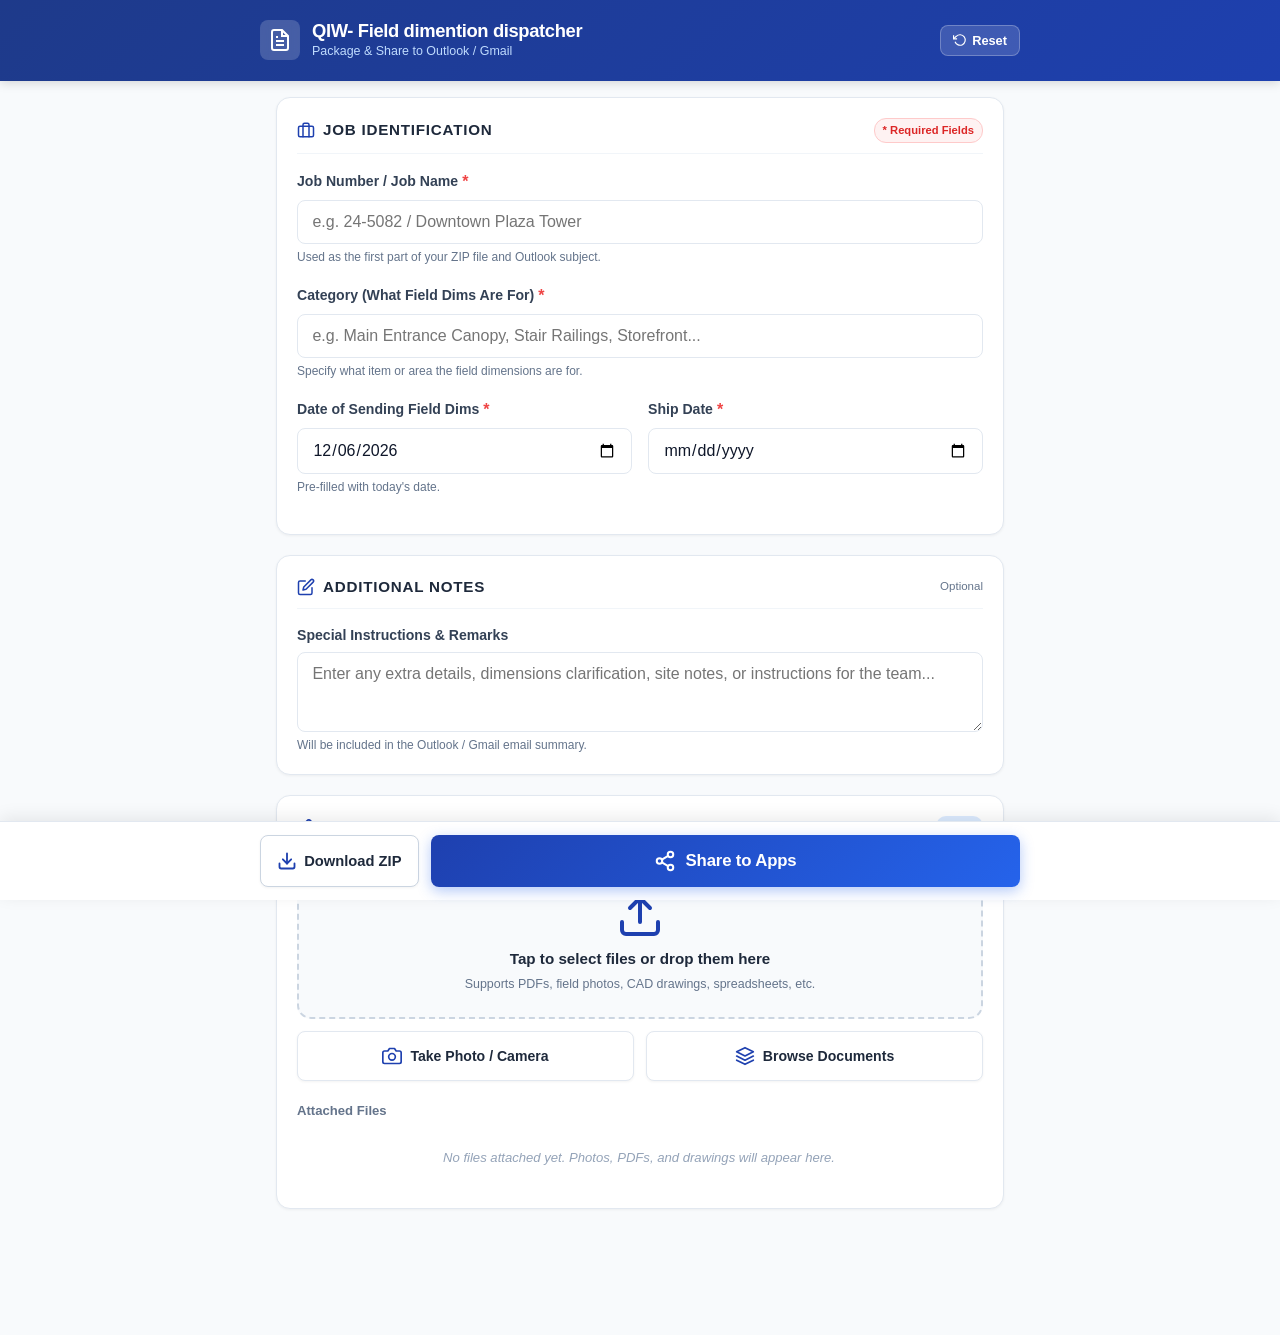
==== index.html @ f89e486b "Streamline sharing: directly open device apps sheet to share ZIP, and provide direct Download ZIP op" ====
<!DOCTYPE html>
<html lang="en">
<head>
  <meta charset="UTF-8">
  <meta name="viewport" content="width=device-width, initial-scale=1.0, maximum-scale=1.0, user-scalable=no">
  <meta name="apple-mobile-web-app-capable" content="yes">
  <meta name="apple-mobile-web-app-status-bar-style" content="default">
  <title>QIW- Field dimention dispatcher</title>
  <link rel="stylesheet" href="static/css/style.css">
</head>
<body>

  <!-- App Header -->
  <header class="app-header">
    <div class="header-container">
      <div class="header-brand">
        <div class="header-icon">
          <svg viewBox="0 0 24 24">
            <path d="M14 2H6a2 2 0 0 0-2 2v16a2 2 0 0 0 2 2h12a2 2 0 0 0 2-2V8z"></path>
            <polyline points="14 2 14 8 20 8"></polyline>
            <line x1="16" y1="13" x2="8" y2="13"></line>
            <line x1="16" y1="17" x2="8" y2="17"></line>
            <polyline points="10 9 9 9 8 9"></polyline>
          </svg>
        </div>
        <div class="header-titles">
          <h1>QIW- Field dimention dispatcher</h1>
          <p>Package & Share to Outlook / Gmail</p>
        </div>
      </div>
      <div class="header-actions">
        <button type="button" class="btn-header" id="btnResetForm" title="Clear all fields">
          <svg width="14" height="14" viewBox="0 0 24 24" fill="none" stroke="currentColor" stroke-width="2">
            <polyline points="1 4 1 10 7 10"></polyline>
            <path d="M3.51 15a9 9 0 1 0 2.13-9.36L1 10"></path>
          </svg>
          Reset
        </button>
      </div>
    </div>
  </header>

  <!-- Main Content Wrapper -->
  <main class="main-wrapper">

    <form id="jobDispatchForm" onsubmit="return false;" novalidate>
      
      <!-- Card 1: Required Job Info -->
      <section class="form-card">
        <div class="card-title-row">
          <div class="card-title">
            <svg viewBox="0 0 24 24" fill="none" stroke-width="2" stroke-linecap="round" stroke-linejoin="round">
              <rect x="2" y="7" width="20" height="14" rx="2" ry="2"></rect>
              <path d="M16 21V5a2 2 0 0 0-2-2h-4a2 2 0 0 0-2 2v16"></path>
            </svg>
            Job Identification
          </div>
          <span class="badge-required">* Required Fields</span>
        </div>

        <!-- Job Number / Job Name -->
        <div class="form-group">
          <label for="jobName">Job Number / Job Name <span class="star">*</span></label>
          <input type="text" id="jobName" placeholder="e.g. 24-5082 / Downtown Plaza Tower" autocomplete="off" required>
          <div class="error-text" id="jobNameError"></div>
          <div class="input-hint">Used as the first part of your ZIP file and Outlook subject.</div>
        </div>

        <!-- Category -->
        <div class="form-group">
          <label for="category">Category (What Field Dims Are For) <span class="star">*</span></label>
          <input type="text" id="category" placeholder="e.g. Main Entrance Canopy, Stair Railings, Storefront..." autocomplete="off" required>
          <div class="error-text" id="categoryError"></div>
          <div class="input-hint">Specify what item or area the field dimensions are for.</div>
        </div>

        <!-- Dates Grid -->
        <div class="form-grid-2">
          <!-- Date of sending field dims (Today by default) -->
          <div class="form-group">
            <label for="dateSent">Date of Sending Field Dims <span class="star">*</span></label>
            <input type="date" id="dateSent" required>
            <div class="error-text" id="dateSentError"></div>
            <div class="input-hint">Pre-filled with today's date.</div>
          </div>

          <!-- Ship date -->
          <div class="form-group">
            <label for="shipDate">Ship Date <span class="star">*</span></label>
            <input type="date" id="shipDate" required>
            <div class="error-text" id="shipDateError"></div>
          </div>
        </div>
      </section>

      <!-- Card 2: Additional Notes (Optional) -->
      <section class="form-card">
        <div class="card-title-row">
          <div class="card-title">
            <svg viewBox="0 0 24 24" fill="none" stroke-width="2" stroke-linecap="round" stroke-linejoin="round">
              <path d="M11 4H4a2 2 0 0 0-2 2v14a2 2 0 0 0 2 2h14a2 2 0 0 0 2-2v-7"></path>
              <path d="M18.5 2.5a2.121 2.121 0 0 1 3 3L12 15l-4 1 1-4 9.5-9.5z"></path>
            </svg>
            Additional Notes
          </div>
          <span style="font-size: 0.72rem; color: var(--text-muted); font-weight: 500;">Optional</span>
        </div>

        <div class="form-group">
          <label for="notes">Special Instructions & Remarks</label>
          <textarea id="notes" rows="3" placeholder="Enter any extra details, dimensions clarification, site notes, or instructions for the team..."></textarea>
          <div class="input-hint">Will be included in the Outlook / Gmail email summary.</div>
        </div>
      </section>

      <!-- Card 3: File Uploads & Photos -->
      <section class="form-card">
        <div class="card-title-row">
          <div class="card-title">
            <svg viewBox="0 0 24 24" fill="none" stroke-width="2" stroke-linecap="round" stroke-linejoin="round">
              <path d="M21.44 11.05l-9.19 9.19a6 6 0 0 1-8.49-8.49l9.19-9.19a4 4 0 0 1 5.66 5.66l-9.2 9.19a2 2 0 0 1-2.83-2.83l8.49-8.48"></path>
            </svg>
            Attachments & Photos
          </div>
          <span class="file-list-count" id="fileCountBadge">0 files</span>
        </div>

        <!-- Hidden File Inputs -->
        <input type="file" id="fileInputAll" multiple style="display: none;">
        <input type="file" id="fileInputCamera" accept="image/*" capture="environment" multiple style="display: none;">

        <!-- Drag & Drop Zone -->
        <div class="upload-zone" id="dropZone">
          <div class="upload-zone-icon">
            <svg viewBox="0 0 24 24" fill="none" stroke="currentColor" stroke-width="2" stroke-linecap="round" stroke-linejoin="round">
              <path d="M21 15v4a2 2 0 0 1-2 2H5a2 2 0 0 1-2-2v-4"></path>
              <polyline points="17 8 12 3 7 8"></polyline>
              <line x1="12" y1="3" x2="12" y2="15"></line>
            </svg>
          </div>
          <div class="upload-zone-text">Tap to select files or drop them here</div>
          <div class="upload-zone-sub">Supports PDFs, field photos, CAD drawings, spreadsheets, etc.</div>
        </div>

        <!-- Mobile Quick-Action Buttons (Camera & Documents) -->
        <div class="mobile-upload-actions">
          <button type="button" class="btn-upload-choice" id="btnCameraUpload">
            <svg viewBox="0 0 24 24" fill="none" stroke-width="2" stroke-linecap="round" stroke-linejoin="round">
              <path d="M23 19a2 2 0 0 1-2 2H3a2 2 0 0 1-2-2V8a2 2 0 0 1 2-2h4l2-3h6l2 3h4a2 2 0 0 1 2 2z"></path>
              <circle cx="12" cy="13" r="4"></circle>
            </svg>
            Take Photo / Camera
          </button>
          <button type="button" class="btn-upload-choice" id="btnBrowseUpload">
            <svg viewBox="0 0 24 24" fill="none" stroke-width="2" stroke-linecap="round" stroke-linejoin="round">
              <polygon points="12 2 2 7 12 12 22 7 12 2"></polygon>
              <polyline points="2 17 12 22 22 17"></polyline>
              <polyline points="2 12 12 17 22 12"></polyline>
            </svg>
            Browse Documents
          </button>
        </div>

        <!-- Attached Files List -->
        <div class="file-list-header">
          <span>Attached Files</span>
        </div>
        <div class="file-list" id="fileListContainer">
          <div class="file-empty-state">No files attached yet. Photos, PDFs, and drawings will appear here.</div>
        </div>
      </section>

    </form>
  </main>

  <!-- Sticky Bottom Bar for Mobile & Tablet -->
  <aside class="sticky-bottom-bar">
    <div class="bottom-bar-container">
      <button type="button" class="btn-secondary-action" id="btnBottomDownloadZip" title="Download ZIP file directly">
        <svg viewBox="0 0 24 24" fill="none" stroke="currentColor" stroke-width="2.2" stroke-linecap="round" stroke-linejoin="round">
          <path d="M21 15v4a2 2 0 0 1-2 2H5a2 2 0 0 1-2-2v-4"></path>
          <polyline points="7 10 12 15 17 10"></polyline>
          <line x1="12" y1="15" x2="12" y2="3"></line>
        </svg>
        Download ZIP
      </button>
      <button type="button" class="btn-primary-action" id="btnShareEmail">
        <svg viewBox="0 0 24 24" fill="none" stroke="currentColor" stroke-width="2.2" stroke-linecap="round" stroke-linejoin="round">
          <circle cx="18" cy="5" r="3"></circle>
          <circle cx="6" cy="12" r="3"></circle>
          <circle cx="18" cy="19" r="3"></circle>
          <line x1="8.59" y1="13.51" x2="15.42" y2="17.49"></line>
          <line x1="15.41" y1="6.51" x2="8.59" y2="10.49"></line>
        </svg>
        Share to Apps
      </button>
    </div>
  </aside>

  <!-- Loading Screen Overlay -->
  <div class="loading-overlay" id="loadingOverlay">
    <div class="spinner"></div>
    <div class="loading-title" id="loadingTitle">Compressing Files...</div>
    <div class="loading-subtitle" id="loadingSubtitle">Packaging files into ZIP</div>
  </div>

  <!-- Export Options Modal (Only 2 options: Share to Apps or Download ZIP) -->
  <div class="modal" id="exportModal">
    <div class="modal-content">
      <div class="modal-header">
        <h3>
          <svg width="20" height="20" viewBox="0 0 24 24" fill="none" stroke="#10b981" stroke-width="2.2">
            <path d="M22 11.08V12a10 10 0 1 1-5.93-9.14"></path>
            <polyline points="22 4 12 14.01 9 11.01"></polyline>
          </svg>
          ZIP Archive Ready
        </h3>
        <button type="button" class="modal-close-btn" id="modalCloseBtn">&times;</button>
      </div>

      <div class="modal-body">
        <!-- ZIP File Confirmation Box -->
        <div class="zip-badge-box">
          <div class="zip-badge-icon">
            <svg viewBox="0 0 24 24" fill="none" stroke="currentColor" stroke-width="2" stroke-linecap="round" stroke-linejoin="round">
              <polyline points="21 8 21 21 3 21 3 8"></polyline>
              <rect x="1" y="3" width="22" height="5"></rect>
              <line x1="10" y1="12" x2="14" y2="12"></line>
            </svg>
          </div>
          <div class="zip-details">
            <div class="zip-name" id="modalZipName">Job - Category.zip</div>
            <div class="zip-meta" id="modalZipMeta">0 files &bull; 0 KB</div>
          </div>
        </div>

        <!-- Export Buttons: ONLY TWO BUTTONS -->
        <div class="export-options-list">
          <button type="button" class="btn-export-option primary-option" id="btnModalShare">
            <div class="export-option-icon">
              <svg viewBox="0 0 24 24" fill="none" stroke="currentColor" stroke-width="2" stroke-linecap="round" stroke-linejoin="round">
                <circle cx="18" cy="5" r="3"></circle>
                <circle cx="6" cy="12" r="3"></circle>
                <circle cx="18" cy="19" r="3"></circle>
                <line x1="8.59" y1="13.51" x2="15.42" y2="17.49"></line>
                <line x1="15.41" y1="6.51" x2="8.59" y2="10.49"></line>
              </svg>
            </div>
            <div class="export-option-content">
              <div class="export-option-title">Share to Apps (Outlook / Gmail)</div>
              <div class="export-option-desc">Open apps on your mobile or tablet to share the ZIP file</div>
            </div>
          </button>

          <button type="button" class="btn-export-option" id="btnModalDownloadZip">
            <div class="export-option-icon" style="background: #f0fdf4; color: #16a34a;">
              <svg viewBox="0 0 24 24" fill="none" stroke="currentColor" stroke-width="2" stroke-linecap="round" stroke-linejoin="round">
                <path d="M21 15v4a2 2 0 0 1-2 2H5a2 2 0 0 1-2-2v-4"></path>
                <polyline points="7 10 12 15 17 10"></polyline>
                <line x1="12" y1="15" x2="12" y2="3"></line>
              </svg>
            </div>
            <div class="export-option-content">
              <div class="export-option-title">Download ZIP File</div>
              <div class="export-option-desc">Save the compressed archive directly to your device</div>
            </div>
          </button>
        </div>
      </div>
    </div>
  </div>

  <!-- Photo Markup & Annotation Studio Modal -->
  <div class="markup-modal" id="markupModal">
    <div class="markup-header">
      <div class="markup-header-title">
        <svg width="18" height="18" viewBox="0 0 24 24" fill="none" stroke="#60a5fa" stroke-width="2.2" stroke-linecap="round" stroke-linejoin="round">
          <path d="M12 20h9"></path>
          <path d="M16.5 3.5a2.121 2.121 0 0 1 3 3L7 19l-4 1 1-4L16.5 3.5z"></path>
        </svg>
        <span id="markupPhotoTitle">Photo Markup</span>
      </div>
      <div class="markup-header-actions">
        <button type="button" class="btn-markup-action" id="btnMarkupUndo" title="Undo last markup">
          <svg width="14" height="14" viewBox="0 0 24 24" fill="none" stroke="currentColor" stroke-width="2">
            <polyline points="1 4 1 10 7 10"></polyline>
            <path d="M3.51 15a9 9 0 1 0 2.13-9.36L1 10"></path>
          </svg>
          Undo
        </button>
        <button type="button" class="btn-markup-action" id="btnMarkupClear" title="Clear all marks">
          <svg width="14" height="14" viewBox="0 0 24 24" fill="none" stroke="currentColor" stroke-width="2">
            <polyline points="3 6 5 6 21 6"></polyline>
            <path d="M19 6v14a2 2 0 0 1-2 2H7a2 2 0 0 1-2-2V6m3 0V4a2 2 0 0 1 2-2h4a2 2 0 0 1 2 2v2"></path>
          </svg>
          Clear
        </button>
        <button type="button" class="btn-markup-action btn-save" id="btnMarkupSave">
          <svg width="14" height="14" viewBox="0 0 24 24" fill="none" stroke="currentColor" stroke-width="2.2">
            <path d="M19 21H5a2 2 0 0 1-2-2V5a2 2 0 0 1 2-2h11l5 5v11a2 2 0 0 1-2 2z"></path>
            <polyline points="17 21 17 13 7 13 7 21"></polyline>
            <polyline points="7 3 7 8 15 8"></polyline>
          </svg>
          Save & Apply
        </button>
        <button type="button" class="btn-markup-action" id="btnMarkupClose" title="Cancel without saving">✕</button>
      </div>
    </div>

    <!-- Toolbar: Tools, Colors, Stroke -->
    <div class="markup-toolbar">
      <!-- Tools -->
      <div class="markup-tool-group">
        <span class="tool-label">Tool:</span>
        <button type="button" class="markup-tool-btn active" data-tool="pen" id="toolPen" title="Freehand Pen">
          <svg viewBox="0 0 24 24" fill="none" stroke="currentColor" stroke-width="2"><path d="M12 20h9"></path><path d="M16.5 3.5a2.121 2.121 0 0 1 3 3L7 19l-4 1 1-4L16.5 3.5z"></path></svg>
          Pen
        </button>
        <button type="button" class="markup-tool-btn" data-tool="arrow" id="toolArrow" title="Dimension Arrow">
          <svg viewBox="0 0 24 24" fill="none" stroke="currentColor" stroke-width="2"><line x1="5" y1="12" x2="19" y2="12"></line><polyline points="12 5 19 12 12 19"></polyline></svg>
          Arrow
        </button>
        <button type="button" class="markup-tool-btn" data-tool="text" id="toolText" title="Add Text / Dimension Label">
          <svg viewBox="0 0 24 24" fill="none" stroke="currentColor" stroke-width="2"><polyline points="4 7 4 4 20 4 20 7"></polyline><line x1="9" y1="20" x2="15" y2="20"></line><line x1="12" y1="4" x2="12" y2="20"></line></svg>
          Text / Dims
        </button>
        <button type="button" class="markup-tool-btn" data-tool="box" id="toolBox" title="Rectangle Box">
          <svg viewBox="0 0 24 24" fill="none" stroke="currentColor" stroke-width="2"><rect x="3" y="3" width="18" height="18" rx="2" ry="2"></rect></svg>
          Box
        </button>
        <button type="button" class="markup-tool-btn" data-tool="eraser" id="toolEraser" title="Eraser (Erase marks)">
          <svg viewBox="0 0 24 24" fill="none" stroke="currentColor" stroke-width="2"><path d="M18 13.5l-6 6a2.121 2.121 0 0 1-3 0l-7-7a2.121 2.121 0 0 1 0-3l9-9a2.121 2.121 0 0 1 3 0l7 7a2.121 2.121 0 0 1 0 3z"></path><path d="M6 18h14"></path></svg>
          Eraser
        </button>
      </div>

      <!-- Color Swatches -->
      <div class="markup-tool-group">
        <span class="tool-label">Color:</span>
        <div class="markup-colors">
          <button type="button" class="color-swatch active" data-color="#ef4444" style="background: #ef4444;" title="Red"></button>
          <button type="button" class="color-swatch" data-color="#eab308" style="background: #eab308;" title="Yellow"></button>
          <button type="button" class="color-swatch" data-color="#10b981" style="background: #10b981;" title="Green"></button>
          <button type="button" class="color-swatch" data-color="#3b82f6" style="background: #3b82f6;" title="Blue"></button>
          <button type="button" class="color-swatch" data-color="#ffffff" style="background: #ffffff;" title="White"></button>
          <button type="button" class="color-swatch" data-color="#000000" style="background: #000000;" title="Black"></button>
        </div>
      </div>

      <!-- Stroke Width -->
      <div class="markup-tool-group">
        <span class="tool-label">Size:</span>
        <div class="stroke-sizes">
          <button type="button" class="stroke-btn" data-size="3">Fine</button>
          <button type="button" class="stroke-btn active" data-size="6">Med</button>
          <button type="button" class="stroke-btn" data-size="12">Bold</button>
        </div>
      </div>
    </div>

    <!-- Canvas Workspace -->
    <div class="markup-canvas-wrapper" id="markupCanvasWrapper">
      <canvas id="markupCanvas"></canvas>
    </div>

    <div class="markup-instructions" id="markupInstructionText">
      ✏️ Draw with your finger or stylus. Tap "Text / Dims" to stamp dimension measurements.
    </div>

    <!-- Dedicated Save & Cancel Action Bar -->
    <div class="markup-bottom-bar">
      <button type="button" class="btn-markup-bottom-cancel" id="btnMarkupBottomCancel">
        ✕ Cancel
      </button>
      <button type="button" class="btn-markup-bottom-save" id="btnMarkupBottomSave">
        <svg viewBox="0 0 24 24" fill="none" stroke="currentColor" stroke-width="2.5" stroke-linecap="round" stroke-linejoin="round">
          <polyline points="20 6 9 17 4 12"></polyline>
        </svg>
        Save Changes to Photo
      </button>
    </div>
  </div>

  <!-- Toast Notification -->
  <div class="toast" id="toast"></div>

  <!-- Offline Vendored JSZip -->
  <script src="static/js/jszip.min.js"></script>
  <!-- Application Logic -->
  <script src="static/js/app.js"></script>
</body>
</html>
---- static/css/style.css ----
:root {
  --primary: #1e40af;
  --primary-hover: #1d4ed8;
  --primary-light: #dbeafe;
  --primary-glow: rgba(30, 64, 175, 0.15);
  --secondary: #0f766e;
  --secondary-light: #ccfbf1;
  --accent: #f59e0b;
  --surface: #ffffff;
  --background: #f8fafc;
  --card-bg: #ffffff;
  --text-main: #0f172a;
  --text-muted: #64748b;
  --border: #e2e8f0;
  --border-focus: #3b82f6;
  --danger: #ef4444;
  --danger-light: #fee2e2;
  --success: #10b981;
  --success-light: #d1fae5;
  --radius-sm: 8px;
  --radius-md: 14px;
  --radius-lg: 20px;
  --shadow-sm: 0 1px 3px rgba(0, 0, 0, 0.05);
  --shadow-md: 0 4px 12px rgba(15, 23, 42, 0.08);
  --shadow-lg: 0 10px 25px rgba(15, 23, 42, 0.12);
  --font-sans: -apple-system, BlinkMacSystemFont, "Segoe UI", Roboto, Helvetica, Arial, sans-serif;
}

* {
  box-sizing: border-box;
  margin: 0;
  padding: 0;
  -webkit-tap-highlight-color: transparent;
}

body {
  font-family: var(--font-sans);
  background-color: var(--background);
  color: var(--text-main);
  line-height: 1.5;
  min-height: 100vh;
  display: flex;
  flex-direction: column;
  padding-bottom: 90px; /* space for sticky mobile bar */
}

/* Header */
.app-header {
  background: linear-gradient(135deg, #1e3a8a 0%, #1e40af 100%);
  color: #ffffff;
  padding: 1.25rem 1rem;
  position: sticky;
  top: 0;
  z-index: 100;
  box-shadow: 0 2px 10px rgba(0, 0, 0, 0.15);
}

.header-container {
  max-width: 760px;
  margin: 0 auto;
  display: flex;
  align-items: center;
  justify-content: space-between;
}

.header-brand {
  display: flex;
  align-items: center;
  gap: 0.75rem;
}

.header-icon {
  width: 40px;
  height: 40px;
  background: rgba(255, 255, 255, 0.18);
  backdrop-filter: blur(4px);
  border-radius: var(--radius-sm);
  display: flex;
  align-items: center;
  justify-content: center;
}

.header-icon svg {
  width: 24px;
  height: 24px;
  fill: none;
  stroke: #ffffff;
  stroke-width: 2;
}

.header-titles h1 {
  font-size: 1.15rem;
  font-weight: 700;
  letter-spacing: -0.02em;
  line-height: 1.2;
}

.header-titles p {
  font-size: 0.78rem;
  color: #bfdbfe;
  font-weight: 500;
}

.header-actions {
  display: flex;
  align-items: center;
  gap: 0.5rem;
}

.btn-header {
  background: rgba(255, 255, 255, 0.15);
  border: 1px solid rgba(255, 255, 255, 0.25);
  color: #ffffff;
  padding: 0.45rem 0.75rem;
  border-radius: var(--radius-sm);
  font-size: 0.8rem;
  font-weight: 600;
  cursor: pointer;
  display: inline-flex;
  align-items: center;
  gap: 0.35rem;
  transition: all 0.2s ease;
}

.btn-header:hover {
  background: rgba(255, 255, 255, 0.25);
}

/* Main Container */
.main-wrapper {
  flex: 1;
  max-width: 760px;
  width: 100%;
  margin: 1rem auto;
  padding: 0 1rem;
}

/* Info Banner for Mobile WiFi connection */
.wifi-banner {
  background: #eff6ff;
  border: 1px solid #bfdbfe;
  border-radius: var(--radius-md);
  padding: 0.75rem 1rem;
  margin-bottom: 1rem;
  display: flex;
  align-items: center;
  justify-content: space-between;
  gap: 0.75rem;
  font-size: 0.82rem;
  color: #1e40af;
}

.wifi-banner-content {
  display: flex;
  align-items: center;
  gap: 0.6rem;
}

.wifi-banner svg {
  width: 20px;
  height: 20px;
  flex-shrink: 0;
}

.qr-toggle-btn {
  background: #dbeafe;
  color: #1e40af;
  border: none;
  padding: 0.3rem 0.6rem;
  border-radius: 6px;
  font-size: 0.75rem;
  font-weight: 600;
  cursor: pointer;
  white-space: nowrap;
}

/* QR Code Modal / Box */
.qr-box {
  display: none;
  background: #ffffff;
  border: 1px solid var(--border);
  border-radius: var(--radius-md);
  padding: 1rem;
  margin-bottom: 1rem;
  text-align: center;
  box-shadow: var(--shadow-sm);
}

.qr-box.show {
  display: block;
}

.qr-box img {
  max-width: 160px;
  height: auto;
  margin: 0.5rem auto;
}

/* Form Cards */
.form-card {
  background: var(--card-bg);
  border-radius: var(--radius-md);
  box-shadow: var(--shadow-sm);
  border: 1px solid var(--border);
  padding: 1.25rem;
  margin-bottom: 1.25rem;
  transition: border-color 0.2s;
}

.card-title-row {
  display: flex;
  align-items: center;
  justify-content: space-between;
  margin-bottom: 1rem;
  padding-bottom: 0.6rem;
  border-bottom: 1px solid #f1f5f9;
}

.card-title {
  font-size: 0.95rem;
  font-weight: 700;
  color: #1e293b;
  text-transform: uppercase;
  letter-spacing: 0.05em;
  display: flex;
  align-items: center;
  gap: 0.5rem;
}

.card-title svg {
  width: 18px;
  height: 18px;
  stroke: var(--primary);
}

.badge-required {
  font-size: 0.7rem;
  font-weight: 600;
  background: #fef2f2;
  color: #dc2626;
  padding: 0.2rem 0.5rem;
  border-radius: 12px;
  border: 1px solid #fecaca;
}

/* Form Groups */
.form-grid-2 {
  display: grid;
  grid-template-columns: 1fr;
  gap: 1rem;
}

@media (min-width: 540px) {
  .form-grid-2 {
    grid-template-columns: 1fr 1fr;
  }
}

.form-group {
  margin-bottom: 1.1rem;
  display: flex;
  flex-direction: column;
}

.form-group:last-child {
  margin-bottom: 0;
}

label {
  font-size: 0.88rem;
  font-weight: 600;
  color: #334155;
  margin-bottom: 0.4rem;
  display: flex;
  align-items: center;
  gap: 0.25rem;
}

.star {
  color: #ef4444;
  font-weight: 700;
  font-size: 1rem;
}

.input-hint {
  font-size: 0.75rem;
  color: var(--text-muted);
  margin-top: 0.25rem;
}

/* Inputs, Selects, Textareas */
input[type="text"],
input[type="date"],
select,
textarea {
  width: 100%;
  padding: 0.75rem 0.9rem;
  font-size: 1rem; /* 16px to prevent iOS auto-zoom on focus */
  font-family: inherit;
  border: 1.5px solid var(--border);
  border-radius: var(--radius-sm);
  background-color: #ffffff;
  color: var(--text-main);
  transition: all 0.2s ease;
  outline: none;
}

input[type="text"]:focus,
input[type="date"]:focus,
select:focus,
textarea:focus {
  border-color: var(--border-focus);
  box-shadow: 0 0 0 3px var(--primary-glow);
}

input.is-invalid,
select.is-invalid,
textarea.is-invalid {
  border-color: var(--danger) !important;
  background-color: #fff8f8;
}

.error-text {
  font-size: 0.75rem;
  color: var(--danger);
  margin-top: 0.3rem;
  display: none;
  font-weight: 500;
}

.error-text.visible {
  display: block;
}

/* Quick Category Chips */
.category-chips {
  display: flex;
  flex-wrap: wrap;
  gap: 0.4rem;
  margin-top: 0.5rem;
}

.chip-btn {
  background: #f1f5f9;
  border: 1px solid #cbd5e1;
  color: #475569;
  padding: 0.35rem 0.7rem;
  border-radius: 20px;
  font-size: 0.78rem;
  font-weight: 500;
  cursor: pointer;
  transition: all 0.15s ease;
}

.chip-btn:hover {
  background: #e2e8f0;
}

.chip-btn.active {
  background: var(--primary);
  border-color: var(--primary);
  color: #ffffff;
  font-weight: 600;
  box-shadow: 0 2px 5px rgba(30, 64, 175, 0.25);
}

/* File Upload Zone */
.upload-zone {
  border: 2px dashed #cbd5e1;
  border-radius: var(--radius-md);
  padding: 1.5rem 1rem;
  text-align: center;
  background: #f8fafc;
  cursor: pointer;
  transition: all 0.2s ease;
  position: relative;
}

.upload-zone:hover,
.upload-zone.dragover {
  border-color: var(--primary);
  background: #eff6ff;
}

.upload-zone-icon {
  width: 48px;
  height: 48px;
  margin: 0 auto 0.5rem;
  color: var(--primary);
}

.upload-zone-text {
  font-size: 0.95rem;
  font-weight: 600;
  color: #1e293b;
  margin-bottom: 0.25rem;
}

.upload-zone-sub {
  font-size: 0.78rem;
  color: var(--text-muted);
}

/* Mobile Quick-Action Buttons (Camera & Documents) */
.mobile-upload-actions {
  display: grid;
  grid-template-columns: 1fr 1fr;
  gap: 0.75rem;
  margin-top: 0.75rem;
}

.btn-upload-choice {
  display: flex;
  align-items: center;
  justify-content: center;
  gap: 0.5rem;
  padding: 0.85rem 0.75rem;
  border-radius: var(--radius-sm);
  font-size: 0.88rem;
  font-weight: 600;
  cursor: pointer;
  border: 1px solid var(--border);
  background: #ffffff;
  color: #1e293b;
  box-shadow: var(--shadow-sm);
  transition: all 0.15s ease;
}

.btn-upload-choice:active,
.btn-upload-choice:hover {
  background: #f1f5f9;
  border-color: #94a3b8;
  transform: translateY(-1px);
}

.btn-upload-choice svg {
  width: 20px;
  height: 20px;
  stroke: var(--primary);
}

/* File List & Items */
.file-list-header {
  display: flex;
  align-items: center;
  justify-content: space-between;
  margin-top: 1.25rem;
  margin-bottom: 0.5rem;
  font-size: 0.82rem;
  color: var(--text-muted);
  font-weight: 600;
}

.file-list-count {
  background: var(--primary-light);
  color: var(--primary);
  padding: 0.15rem 0.5rem;
  border-radius: 10px;
  font-size: 0.75rem;
}

.file-list {
  display: flex;
  flex-direction: column;
  gap: 0.5rem;
  max-height: 280px;
  overflow-y: auto;
  padding-right: 2px;
}

.file-item {
  display: flex;
  align-items: center;
  justify-content: space-between;
  padding: 0.6rem 0.75rem;
  background: #f8fafc;
  border: 1px solid var(--border);
  border-radius: var(--radius-sm);
  gap: 0.6rem;
  transition: background 0.15s;
}

.file-item:hover {
  background: #f1f5f9;
}

.file-info-col {
  display: flex;
  align-items: center;
  gap: 0.6rem;
  min-width: 0;
  flex: 1;
}

.file-thumb {
  width: 38px;
  height: 38px;
  border-radius: 6px;
  object-fit: cover;
  flex-shrink: 0;
  background: #e2e8f0;
  border: 1px solid #cbd5e1;
}

.file-icon-box {
  width: 38px;
  height: 38px;
  border-radius: 6px;
  background: #e0e7ff;
  color: #4338ca;
  display: flex;
  align-items: center;
  justify-content: center;
  flex-shrink: 0;
  font-weight: 700;
  font-size: 0.7rem;
  text-transform: uppercase;
}

.file-name-size {
  min-width: 0;
  flex: 1;
}

.file-name {
  font-size: 0.86rem;
  font-weight: 600;
  color: #1e293b;
  white-space: nowrap;
  overflow: hidden;
  text-overflow: ellipsis;
}

.file-size {
  font-size: 0.72rem;
  color: var(--text-muted);
}

.btn-remove-file {
  background: transparent;
  border: none;
  color: #94a3b8;
  width: 32px;
  height: 32px;
  display: flex;
  align-items: center;
  justify-content: center;
  border-radius: 6px;
  cursor: pointer;
  flex-shrink: 0;
  transition: all 0.15s;
}

.btn-remove-file:hover,
.btn-remove-file:active {
  background: var(--danger-light);
  color: var(--danger);
}

.btn-remove-file svg {
  width: 18px;
  height: 18px;
}

/* Empty State */
.file-empty-state {
  text-align: center;
  padding: 1.25rem 0.5rem;
  color: #94a3b8;
  font-size: 0.82rem;
  font-style: italic;
}

/* Sticky Mobile Bottom Bar */
.sticky-bottom-bar {
  position: fixed;
  bottom: 0;
  left: 0;
  right: 0;
  background: #ffffff;
  box-shadow: 0 -4px 16px rgba(0, 0, 0, 0.08);
  border-top: 1px solid var(--border);
  padding: 0.8rem 1rem;
  z-index: 99;
}

.bottom-bar-container {
  max-width: 760px;
  margin: 0 auto;
  display: flex;
  gap: 0.75rem;
}

.btn-secondary-action {
  background: #ffffff;
  border: 1.5px solid #cbd5e1;
  color: #1e293b;
  padding: 0.95rem 1rem;
  border-radius: var(--radius-sm);
  font-size: 0.92rem;
  font-weight: 700;
  display: inline-flex;
  align-items: center;
  justify-content: center;
  gap: 0.45rem;
  cursor: pointer;
  transition: all 0.15s;
  min-height: 52px;
  white-space: nowrap;
  box-shadow: var(--shadow-sm);
}

.btn-secondary-action:active {
  background: #f1f5f9;
  transform: scale(0.98);
}

.btn-secondary-action svg {
  width: 20px;
  height: 20px;
  stroke: #1e40af;
}

.btn-primary-action {
  flex: 1;
  background: linear-gradient(135deg, #1e40af 0%, #2563eb 100%);
  color: #ffffff;
  border: none;
  padding: 0.95rem 1.25rem;
  border-radius: var(--radius-sm);
  font-size: 1.05rem;
  font-weight: 700;
  letter-spacing: -0.01em;
  display: flex;
  align-items: center;
  justify-content: center;
  gap: 0.6rem;
  cursor: pointer;
  box-shadow: 0 4px 14px rgba(37, 99, 235, 0.35);
  transition: all 0.2s ease;
  min-height: 52px; /* Touch target */
}

.btn-primary-action:active {
  transform: scale(0.98);
}

.btn-primary-action:hover {
  background: linear-gradient(135deg, #1d4ed8 0%, #1d4ed8 100%);
  box-shadow: 0 6px 18px rgba(37, 99, 235, 0.45);
}

.btn-primary-action svg {
  width: 22px;
  height: 22px;
}

/* Loading Overlay */
.loading-overlay {
  display: none;
  position: fixed;
  top: 0;
  left: 0;
  right: 0;
  bottom: 0;
  background: rgba(15, 23, 42, 0.7);
  backdrop-filter: blur(4px);
  z-index: 1000;
  align-items: center;
  justify-content: center;
  flex-direction: column;
  color: #ffffff;
  padding: 1.5rem;
  text-align: center;
}

.loading-overlay.active {
  display: flex;
}

.spinner {
  width: 50px;
  height: 50px;
  border: 4px solid rgba(255, 255, 255, 0.2);
  border-top-color: #ffffff;
  border-radius: 50%;
  animation: spin 0.8s linear infinite;
  margin-bottom: 1rem;
}

@keyframes spin {
  to { transform: rotate(360deg); }
}

.loading-title {
  font-size: 1.15rem;
  font-weight: 700;
  margin-bottom: 0.3rem;
}

.loading-subtitle {
  font-size: 0.85rem;
  color: #cbd5e1;
}

/* Result / Export Modal */
.modal {
  display: none;
  position: fixed;
  top: 0;
  left: 0;
  right: 0;
  bottom: 0;
  background: rgba(15, 23, 42, 0.6);
  backdrop-filter: blur(3px);
  z-index: 1001;
  align-items: center;
  justify-content: center;
  padding: 1rem;
}

.modal.active {
  display: flex;
}

.modal-content {
  background: #ffffff;
  width: 100%;
  max-width: 520px;
  border-radius: var(--radius-lg);
  box-shadow: var(--shadow-lg);
  overflow: hidden;
  max-height: 90vh;
  display: flex;
  flex-direction: column;
  animation: slideUp 0.25s cubic-bezier(0.16, 1, 0.3, 1);
}

@keyframes slideUp {
  from {
    transform: translateY(30px);
    opacity: 0;
  }
  to {
    transform: translateY(0);
    opacity: 1;
  }
}

.modal-header {
  padding: 1.1rem 1.25rem;
  background: #f8fafc;
  border-bottom: 1px solid var(--border);
  display: flex;
  align-items: center;
  justify-content: space-between;
}

.modal-header h3 {
  font-size: 1.05rem;
  font-weight: 700;
  color: #0f172a;
  display: flex;
  align-items: center;
  gap: 0.5rem;
}

.modal-close-btn {
  background: transparent;
  border: none;
  font-size: 1.4rem;
  color: #64748b;
  cursor: pointer;
  width: 32px;
  height: 32px;
  border-radius: 50%;
  display: flex;
  align-items: center;
  justify-content: center;
}

.modal-close-btn:hover {
  background: #e2e8f0;
}

.modal-body {
  padding: 1.25rem;
  overflow-y: auto;
}

.zip-badge-box {
  background: #ecfdf5;
  border: 1px solid #a7f3d0;
  border-radius: var(--radius-sm);
  padding: 0.75rem 1rem;
  margin-bottom: 1rem;
  display: flex;
  align-items: center;
  gap: 0.75rem;
}

.zip-badge-icon {
  width: 36px;
  height: 36px;
  background: #10b981;
  color: #ffffff;
  border-radius: 8px;
  display: flex;
  align-items: center;
  justify-content: center;
  flex-shrink: 0;
}

.zip-badge-icon svg {
  width: 20px;
  height: 20px;
}

.zip-details {
  min-width: 0;
  flex: 1;
}

.zip-name {
  font-size: 0.88rem;
  font-weight: 700;
  color: #065f46;
  white-space: nowrap;
  overflow: hidden;
  text-overflow: ellipsis;
}

.zip-meta {
  font-size: 0.75rem;
  color: #047857;
}

/* Export Options Buttons List */
.export-options-list {
  display: flex;
  flex-direction: column;
  gap: 0.6rem;
  margin-bottom: 1.25rem;
}

.btn-export-option {
  display: flex;
  align-items: center;
  gap: 0.75rem;
  padding: 0.85rem 1rem;
  border-radius: var(--radius-sm);
  border: 1.5px solid var(--border);
  background: #ffffff;
  color: #1e293b;
  cursor: pointer;
  text-align: left;
  transition: all 0.15s ease;
  font-family: inherit;
}

.btn-export-option:hover {
  background: #f8fafc;
  border-color: #3b82f6;
  transform: translateY(-1px);
}

.btn-export-option.primary-option {
  background: #eff6ff;
  border-color: #93c5fd;
  color: #1e40af;
}

.export-option-icon {
  width: 36px;
  height: 36px;
  border-radius: 8px;
  background: #f1f5f9;
  display: flex;
  align-items: center;
  justify-content: center;
  flex-shrink: 0;
}

.primary-option .export-option-icon {
  background: #dbeafe;
  color: #1e40af;
}

.export-option-icon svg {
  width: 20px;
  height: 20px;
}

.export-option-content {
  flex: 1;
}

.export-option-title {
  font-size: 0.9rem;
  font-weight: 700;
}

.export-option-desc {
  font-size: 0.74rem;
  color: var(--text-muted);
}

/* Outlook Preview Box */
.outlook-summary-preview {
  background: #f8fafc;
  border: 1px solid var(--border);
  border-radius: var(--radius-sm);
  padding: 0.9rem;
  margin-top: 0.5rem;
}

.preview-title {
  font-size: 0.75rem;
  font-weight: 700;
  text-transform: uppercase;
  color: #475569;
  margin-bottom: 0.5rem;
}

.summary-table {
  width: 100%;
  border-collapse: collapse;
  font-size: 0.82rem;
}

.summary-table td {
  padding: 0.35rem 0.5rem;
  border-bottom: 1px solid #e2e8f0;
}

.summary-table td:first-child {
  font-weight: 600;
  color: #475569;
  width: 40%;
}

.summary-table td:last-child {
  color: #0f172a;
}

.toast {
  position: fixed;
  bottom: 80px;
  left: 50%;
  transform: translateX(-50%) translateY(20px);
  background: #1e293b;
  color: #ffffff;
  padding: 0.65rem 1.25rem;
  border-radius: 30px;
  font-size: 0.85rem;
  font-weight: 500;
  box-shadow: var(--shadow-lg);
  opacity: 0;
  pointer-events: none;
  transition: all 0.25s ease;
  z-index: 2000;
  display: flex;
  align-items: center;
  gap: 0.5rem;
}

.toast.show {
  transform: translateX(-50%) translateY(0);
  opacity: 1;
}

/* Markup / Edit Button on File Card */
.file-actions-col {
  display: flex;
  align-items: center;
  gap: 0.35rem;
  flex-shrink: 0;
}

.btn-markup-file {
  background: #eff6ff;
  border: 1px solid #bfdbfe;
  color: #1e40af;
  padding: 0.35rem 0.65rem;
  border-radius: 6px;
  font-size: 0.76rem;
  font-weight: 600;
  display: inline-flex;
  align-items: center;
  gap: 0.3rem;
  cursor: pointer;
  transition: all 0.15s ease;
}

.btn-markup-file:hover,
.btn-markup-file:active {
  background: #dbeafe;
  border-color: #93c5fd;
  transform: translateY(-1px);
}

.btn-markup-file svg {
  width: 14px;
  height: 14px;
}

/* Photo Markup Studio Modal */
.markup-modal {
  display: none;
  position: fixed;
  top: 0;
  left: 0;
  right: 0;
  bottom: 0;
  background: rgba(15, 23, 42, 0.95);
  backdrop-filter: blur(8px);
  z-index: 3000;
  flex-direction: column;
  overflow: hidden;
}

.markup-modal.active {
  display: flex;
}

.markup-header {
  background: #1e293b;
  color: #ffffff;
  padding: 0.6rem 0.85rem;
  display: flex;
  align-items: center;
  justify-content: space-between;
  border-bottom: 1px solid #334155;
  flex-shrink: 0;
  gap: 0.5rem;
  min-width: 0;
}

.markup-header-title {
  font-size: 0.88rem;
  font-weight: 700;
  display: flex;
  align-items: center;
  gap: 0.4rem;
  min-width: 0;
  flex: 1;
  overflow: hidden;
}

.markup-header-title span {
  white-space: nowrap;
  overflow: hidden;
  text-overflow: ellipsis;
  display: block;
}

.markup-header-actions {
  display: flex;
  align-items: center;
  gap: 0.4rem;
  flex-shrink: 0;
}

.btn-markup-action {
  background: #334155;
  color: #f1f5f9;
  border: 1px solid #475569;
  padding: 0.4rem 0.75rem;
  border-radius: 6px;
  font-size: 0.78rem;
  font-weight: 600;
  cursor: pointer;
  display: inline-flex;
  align-items: center;
  gap: 0.3rem;
  transition: all 0.15s;
}

.btn-markup-action:hover,
.btn-markup-action:active {
  background: #475569;
}

.btn-markup-action.btn-save {
  background: #2563eb;
  border-color: #3b82f6;
  color: #ffffff;
}

.btn-markup-action.btn-save:hover {
  background: #1d4ed8;
}

/* Markup Toolbar */
.markup-toolbar {
  background: #1e293b;
  border-bottom: 1px solid #334155;
  padding: 0.6rem 1rem;
  display: flex;
  flex-wrap: wrap;
  align-items: center;
  justify-content: space-between;
  gap: 0.6rem;
  flex-shrink: 0;
}

.markup-tool-group {
  display: flex;
  align-items: center;
  gap: 0.4rem;
}

.tool-label {
  font-size: 0.72rem;
  text-transform: uppercase;
  color: #94a3b8;
  font-weight: 700;
  margin-right: 0.2rem;
}

.markup-tool-btn {
  background: #334155;
  border: 1.5px solid #475569;
  color: #cbd5e1;
  padding: 0.4rem 0.65rem;
  border-radius: 6px;
  font-size: 0.78rem;
  font-weight: 600;
  cursor: pointer;
  display: inline-flex;
  align-items: center;
  gap: 0.35rem;
  transition: all 0.15s;
}

.markup-tool-btn.active {
  background: #2563eb;
  border-color: #60a5fa;
  color: #ffffff;
  box-shadow: 0 0 8px rgba(59, 130, 246, 0.5);
}

.markup-tool-btn svg {
  width: 16px;
  height: 16px;
}

/* Color Swatches */
.markup-colors {
  display: flex;
  align-items: center;
  gap: 0.45rem;
}

.color-swatch {
  width: 26px;
  height: 26px;
  border-radius: 50%;
  border: 2px solid #64748b;
  cursor: pointer;
  transition: transform 0.15s, border-color 0.15s;
  padding: 0;
}

.color-swatch.active {
  transform: scale(1.2);
  border-color: #ffffff;
  box-shadow: 0 0 8px rgba(255, 255, 255, 0.6);
}

/* Stroke Sizes */
.stroke-sizes {
  display: flex;
  align-items: center;
  gap: 0.3rem;
}

.stroke-btn {
  background: #334155;
  border: 1px solid #475569;
  color: #cbd5e1;
  padding: 0.3rem 0.55rem;
  border-radius: 6px;
  font-size: 0.72rem;
  cursor: pointer;
}

.stroke-btn.active {
  background: #475569;
  border-color: #94a3b8;
  color: #ffffff;
  font-weight: 700;
}

/* Canvas Area */
.markup-canvas-wrapper {
  flex: 1;
  display: flex;
  align-items: center;
  justify-content: center;
  padding: 0.75rem;
  overflow: auto;
  min-height: 0;
  position: relative;
}

#markupCanvas {
  max-width: 100%;
  max-height: 100%;
  object-fit: contain;
  box-shadow: 0 10px 30px rgba(0, 0, 0, 0.5);
  border-radius: 4px;
  background: #000000;
  touch-action: none; /* Crucial for touch screens */
  cursor: crosshair;
}

/* Instructions Helper */
.markup-instructions {
  background: rgba(30, 41, 59, 0.8);
  color: #94a3b8;
  font-size: 0.75rem;
  padding: 0.35rem 0.75rem;
  text-align: center;
  border-top: 1px solid #334155;
}

/* Dedicated Mobile & Tablet Markup Bottom Bar */
.markup-bottom-bar {
  background: #1e293b;
  border-top: 1px solid #334155;
  padding: 0.65rem 1rem;
  display: flex;
  align-items: center;
  gap: 0.75rem;
  flex-shrink: 0;
  z-index: 10;
}

.btn-markup-bottom-cancel {
  background: #334155;
  border: 1px solid #475569;
  color: #cbd5e1;
  padding: 0.75rem 1rem;
  border-radius: var(--radius-sm);
  font-size: 0.9rem;
  font-weight: 600;
  cursor: pointer;
  transition: all 0.15s;
  display: inline-flex;
  align-items: center;
  justify-content: center;
  gap: 0.35rem;
}

.btn-markup-bottom-cancel:active {
  background: #475569;
}

.btn-markup-bottom-save {
  flex: 1;
  background: linear-gradient(135deg, #10b981 0%, #059669 100%);
  border: none;
  color: #ffffff;
  padding: 0.8rem 1.25rem;
  border-radius: var(--radius-sm);
  font-size: 1.05rem;
  font-weight: 700;
  cursor: pointer;
  box-shadow: 0 4px 12px rgba(16, 185, 129, 0.35);
  transition: all 0.15s;
  display: inline-flex;
  align-items: center;
  justify-content: center;
  gap: 0.5rem;
  min-height: 48px;
}

.btn-markup-bottom-save:active {
  transform: scale(0.98);
  background: linear-gradient(135deg, #059669 0%, #047857 100%);
}

.btn-markup-bottom-save svg {
  width: 20px;
  height: 20px;
}

/* Eraser Tool Styling */
.markup-tool-btn[data-tool="eraser"].active {
  background: #dc2626;
  border-color: #f87171;
  color: #ffffff;
  box-shadow: 0 0 8px rgba(239, 68, 68, 0.5);
}
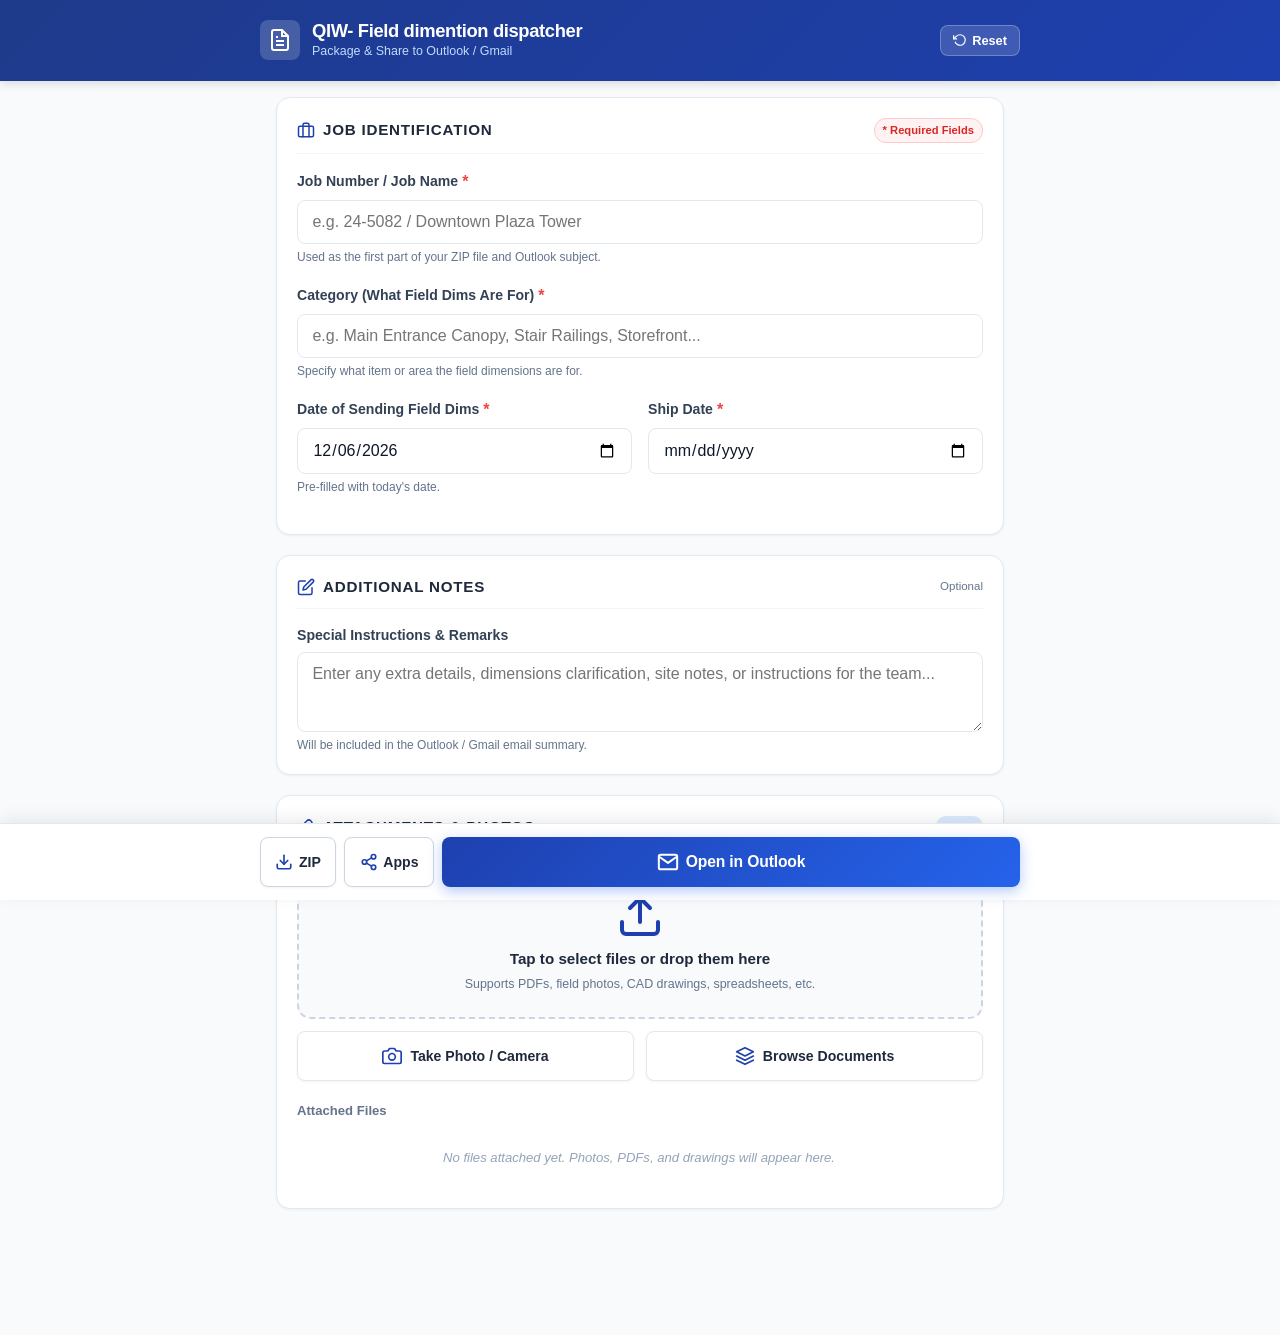
==== commit f694e59d: "Directly populate Outlook with Subject & Summary, package all files into ZIP with cache busters" ====
--- a/index.html
+++ b/index.html
@@ -6,7 +6,7 @@
   <meta name="apple-mobile-web-app-capable" content="yes">
   <meta name="apple-mobile-web-app-status-bar-style" content="default">
   <title>QIW- Field dimention dispatcher</title>
-  <link rel="stylesheet" href="static/css/style.css">
+  <link rel="stylesheet" href="static/css/style.css?v=20260903_v4">
 </head>
 <body>
 
@@ -176,15 +176,15 @@
   <!-- Sticky Bottom Bar for Mobile & Tablet -->
   <aside class="sticky-bottom-bar">
     <div class="bottom-bar-container">
-      <button type="button" class="btn-secondary-action" id="btnBottomDownloadZip" title="Download ZIP file directly">
+      <button type="button" class="btn-secondary-action" id="btnBottomDownloadZip" title="Download ZIP archive">
         <svg viewBox="0 0 24 24" fill="none" stroke="currentColor" stroke-width="2.2" stroke-linecap="round" stroke-linejoin="round">
           <path d="M21 15v4a2 2 0 0 1-2 2H5a2 2 0 0 1-2-2v-4"></path>
           <polyline points="7 10 12 15 17 10"></polyline>
           <line x1="12" y1="15" x2="12" y2="3"></line>
         </svg>
-        Download ZIP
-      </button>
-      <button type="button" class="btn-primary-action" id="btnShareEmail">
+        ZIP
+      </button>
+      <button type="button" class="btn-secondary-action" id="btnShareNativeApps" title="Share via Teams, WhatsApp, etc.">
         <svg viewBox="0 0 24 24" fill="none" stroke="currentColor" stroke-width="2.2" stroke-linecap="round" stroke-linejoin="round">
           <circle cx="18" cy="5" r="3"></circle>
           <circle cx="6" cy="12" r="3"></circle>
@@ -192,7 +192,14 @@
           <line x1="8.59" y1="13.51" x2="15.42" y2="17.49"></line>
           <line x1="15.41" y1="6.51" x2="8.59" y2="10.49"></line>
         </svg>
-        Share to Apps
+        Apps
+      </button>
+      <button type="button" class="btn-primary-action" id="btnShareEmail" title="Open Outlook with Summary & Download ZIP">
+        <svg viewBox="0 0 24 24" fill="none" stroke="currentColor" stroke-width="2.2" stroke-linecap="round" stroke-linejoin="round">
+          <path d="M4 4h16c1.1 0 2 .9 2 2v12c0 1.1-.9 2-2 2H4c-1.1 0-2-.9-2-2V6c0-1.1.9-2 2-2z"></path>
+          <polyline points="22,6 12,13 2,6"></polyline>
+        </svg>
+        Open in Outlook
       </button>
     </div>
   </aside>
@@ -387,6 +394,6 @@
   <!-- Offline Vendored JSZip -->
   <script src="static/js/jszip.min.js"></script>
   <!-- Application Logic -->
-  <script src="static/js/app.js"></script>
+  <script src="static/js/app.js?v=20260903_v4"></script>
 </body>
 </html>
--- a/static/css/style.css
+++ b/static/css/style.css
@@ -588,26 +588,28 @@
   max-width: 760px;
   margin: 0 auto;
   display: flex;
-  gap: 0.75rem;
+  gap: 0.5rem;
+  align-items: center;
 }
 
 .btn-secondary-action {
   background: #ffffff;
   border: 1.5px solid #cbd5e1;
   color: #1e293b;
-  padding: 0.95rem 1rem;
+  padding: 0.85rem 0.9rem;
   border-radius: var(--radius-sm);
-  font-size: 0.92rem;
+  font-size: 0.88rem;
   font-weight: 700;
   display: inline-flex;
   align-items: center;
   justify-content: center;
-  gap: 0.45rem;
+  gap: 0.35rem;
   cursor: pointer;
   transition: all 0.15s;
-  min-height: 52px;
+  min-height: 50px;
   white-space: nowrap;
   box-shadow: var(--shadow-sm);
+  flex-shrink: 0;
 }
 
 .btn-secondary-action:active {
@@ -616,8 +618,8 @@
 }
 
 .btn-secondary-action svg {
-  width: 20px;
-  height: 20px;
+  width: 18px;
+  height: 18px;
   stroke: #1e40af;
 }
 
@@ -626,19 +628,20 @@
   background: linear-gradient(135deg, #1e40af 0%, #2563eb 100%);
   color: #ffffff;
   border: none;
-  padding: 0.95rem 1.25rem;
+  padding: 0.85rem 1rem;
   border-radius: var(--radius-sm);
-  font-size: 1.05rem;
+  font-size: 0.98rem;
   font-weight: 700;
   letter-spacing: -0.01em;
   display: flex;
   align-items: center;
   justify-content: center;
-  gap: 0.6rem;
+  gap: 0.45rem;
   cursor: pointer;
   box-shadow: 0 4px 14px rgba(37, 99, 235, 0.35);
   transition: all 0.2s ease;
-  min-height: 52px; /* Touch target */
+  min-height: 50px;
+  white-space: nowrap;
 }
 
 .btn-primary-action:active {
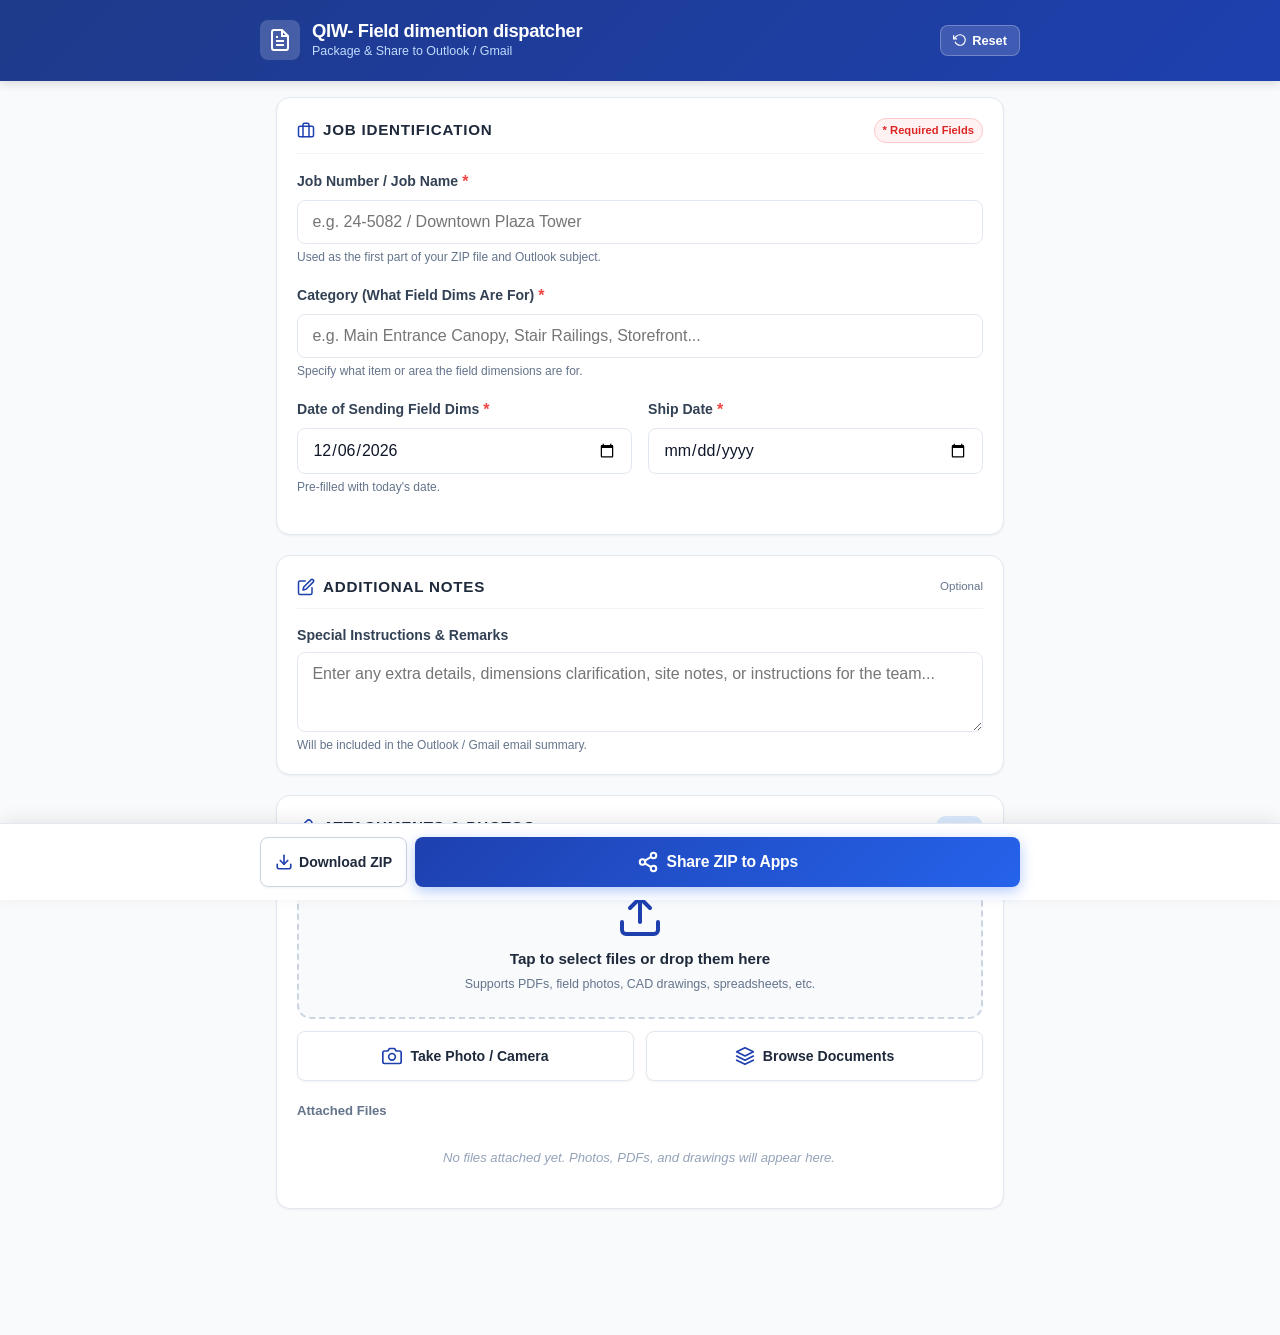
==== commit bc1cba70: "Pass ZIP file to native Web Share sheet without mailto redirect" ====
--- a/index.html
+++ b/index.html
@@ -6,7 +6,7 @@
   <meta name="apple-mobile-web-app-capable" content="yes">
   <meta name="apple-mobile-web-app-status-bar-style" content="default">
   <title>QIW- Field dimention dispatcher</title>
-  <link rel="stylesheet" href="static/css/style.css?v=20260903_v4">
+  <link rel="stylesheet" href="static/css/style.css?v=20260903_v5">
 </head>
 <body>
 
@@ -176,15 +176,15 @@
   <!-- Sticky Bottom Bar for Mobile & Tablet -->
   <aside class="sticky-bottom-bar">
     <div class="bottom-bar-container">
-      <button type="button" class="btn-secondary-action" id="btnBottomDownloadZip" title="Download ZIP archive">
+      <button type="button" class="btn-secondary-action" id="btnBottomDownloadZip" title="Download ZIP archive to device">
         <svg viewBox="0 0 24 24" fill="none" stroke="currentColor" stroke-width="2.2" stroke-linecap="round" stroke-linejoin="round">
           <path d="M21 15v4a2 2 0 0 1-2 2H5a2 2 0 0 1-2-2v-4"></path>
           <polyline points="7 10 12 15 17 10"></polyline>
           <line x1="12" y1="15" x2="12" y2="3"></line>
         </svg>
-        ZIP
+        Download ZIP
       </button>
-      <button type="button" class="btn-secondary-action" id="btnShareNativeApps" title="Share via Teams, WhatsApp, etc.">
+      <button type="button" class="btn-primary-action" id="btnShareEmail" title="Select app (Outlook, Gmail, Teams) to share ZIP">
         <svg viewBox="0 0 24 24" fill="none" stroke="currentColor" stroke-width="2.2" stroke-linecap="round" stroke-linejoin="round">
           <circle cx="18" cy="5" r="3"></circle>
           <circle cx="6" cy="12" r="3"></circle>
@@ -192,14 +192,7 @@
           <line x1="8.59" y1="13.51" x2="15.42" y2="17.49"></line>
           <line x1="15.41" y1="6.51" x2="8.59" y2="10.49"></line>
         </svg>
-        Apps
-      </button>
-      <button type="button" class="btn-primary-action" id="btnShareEmail" title="Open Outlook with Summary & Download ZIP">
-        <svg viewBox="0 0 24 24" fill="none" stroke="currentColor" stroke-width="2.2" stroke-linecap="round" stroke-linejoin="round">
-          <path d="M4 4h16c1.1 0 2 .9 2 2v12c0 1.1-.9 2-2 2H4c-1.1 0-2-.9-2-2V6c0-1.1.9-2 2-2z"></path>
-          <polyline points="22,6 12,13 2,6"></polyline>
-        </svg>
-        Open in Outlook
+        Share ZIP to Apps
       </button>
     </div>
   </aside>
@@ -394,6 +387,6 @@
   <!-- Offline Vendored JSZip -->
   <script src="static/js/jszip.min.js"></script>
   <!-- Application Logic -->
-  <script src="static/js/app.js?v=20260903_v4"></script>
+  <script src="static/js/app.js?v=20260903_v5"></script>
 </body>
 </html>
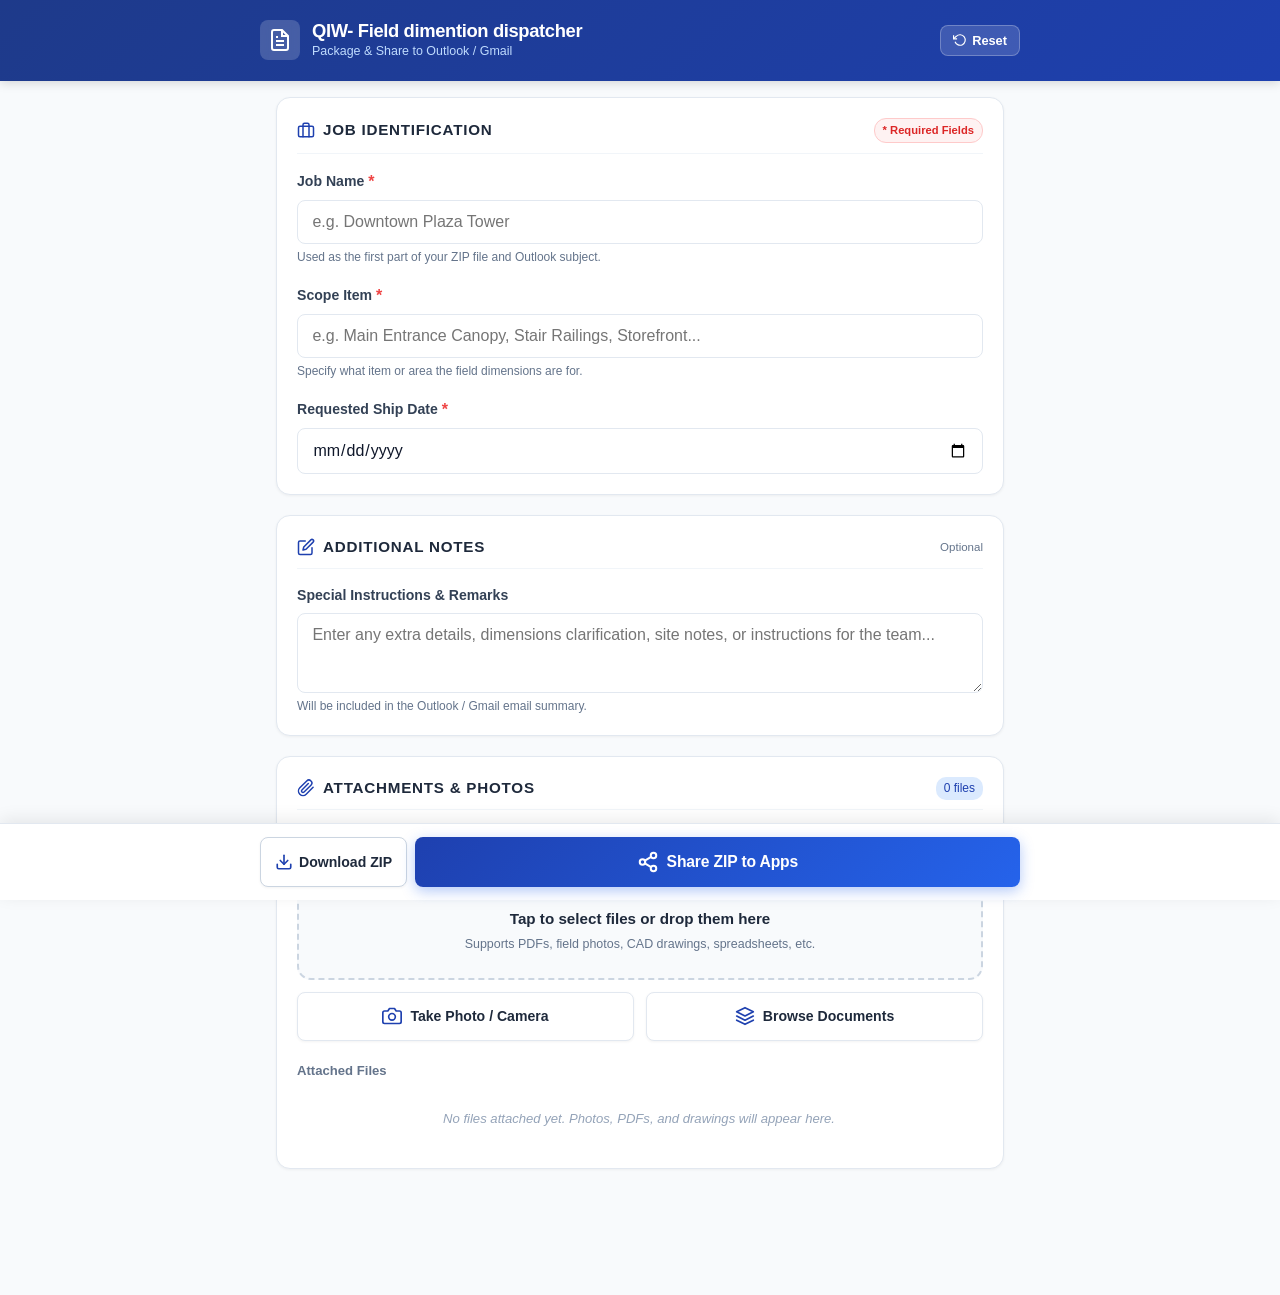
==== commit d32c687f: "Rename fields to Job Name, Scope Item, Requested Ship Date, and remove date of sending" ====
--- a/index.html
+++ b/index.html
@@ -6,7 +6,7 @@
   <meta name="apple-mobile-web-app-capable" content="yes">
   <meta name="apple-mobile-web-app-status-bar-style" content="default">
   <title>QIW- Field dimention dispatcher</title>
-  <link rel="stylesheet" href="static/css/style.css?v=20260903_v5">
+  <link rel="stylesheet" href="static/css/style.css?v=20260903_v10">
 </head>
 <body>
 
@@ -58,38 +58,27 @@
           <span class="badge-required">* Required Fields</span>
         </div>
 
-        <!-- Job Number / Job Name -->
+        <!-- Job Name -->
         <div class="form-group">
-          <label for="jobName">Job Number / Job Name <span class="star">*</span></label>
-          <input type="text" id="jobName" placeholder="e.g. 24-5082 / Downtown Plaza Tower" autocomplete="off" required>
+          <label for="jobName">Job Name <span class="star">*</span></label>
+          <input type="text" id="jobName" placeholder="e.g. Downtown Plaza Tower" autocomplete="off" required>
           <div class="error-text" id="jobNameError"></div>
           <div class="input-hint">Used as the first part of your ZIP file and Outlook subject.</div>
         </div>
 
-        <!-- Category -->
+        <!-- Scope Item -->
         <div class="form-group">
-          <label for="category">Category (What Field Dims Are For) <span class="star">*</span></label>
+          <label for="category">Scope Item <span class="star">*</span></label>
           <input type="text" id="category" placeholder="e.g. Main Entrance Canopy, Stair Railings, Storefront..." autocomplete="off" required>
           <div class="error-text" id="categoryError"></div>
           <div class="input-hint">Specify what item or area the field dimensions are for.</div>
         </div>
 
-        <!-- Dates Grid -->
-        <div class="form-grid-2">
-          <!-- Date of sending field dims (Today by default) -->
-          <div class="form-group">
-            <label for="dateSent">Date of Sending Field Dims <span class="star">*</span></label>
-            <input type="date" id="dateSent" required>
-            <div class="error-text" id="dateSentError"></div>
-            <div class="input-hint">Pre-filled with today's date.</div>
-          </div>
-
-          <!-- Ship date -->
-          <div class="form-group">
-            <label for="shipDate">Ship Date <span class="star">*</span></label>
-            <input type="date" id="shipDate" required>
-            <div class="error-text" id="shipDateError"></div>
-          </div>
+        <!-- Requested Ship Date -->
+        <div class="form-group">
+          <label for="shipDate">Requested Ship Date <span class="star">*</span></label>
+          <input type="date" id="shipDate" required>
+          <div class="error-text" id="shipDateError"></div>
         </div>
       </section>
 
@@ -387,6 +376,6 @@
   <!-- Offline Vendored JSZip -->
   <script src="static/js/jszip.min.js"></script>
   <!-- Application Logic -->
-  <script src="static/js/app.js?v=20260903_v5"></script>
+  <script src="static/js/app.js?v=20260903_v10"></script>
 </body>
 </html>
